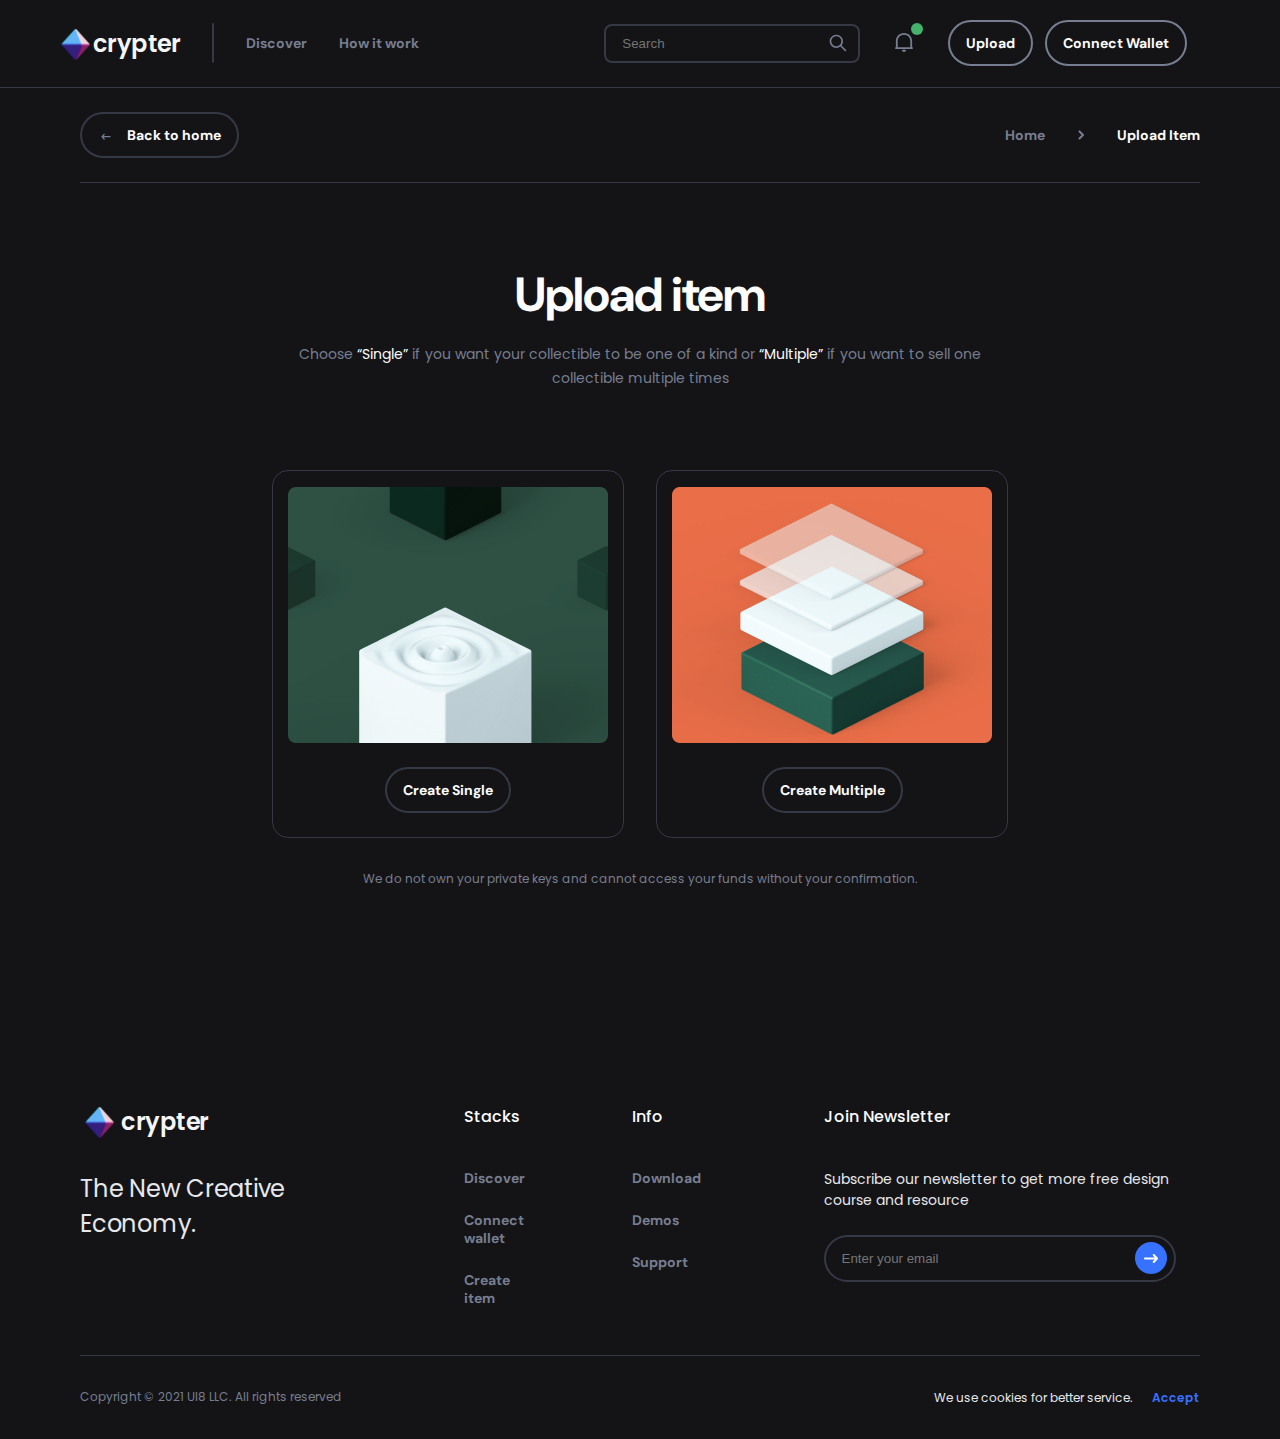
==== src/pages/upload.html @ 5326ca38 "NFT Project my" ====
<!doctype html>
<html lang="en">
<head>
    <meta charset="UTF-8">
    <meta name="viewport"
          content="width=device-width, user-scalable=no, initial-scale=1.0, maximum-scale=1.0, minimum-scale=1.0">
    <meta http-equiv="X-UA-Compatible" content="ie=edge">
    <title>Upload</title>
    <link rel="stylesheet" href="../css/style.css">
</head>
<body>
<header class="header">
    <div class="container">
        <nav class="header__nav">
            <span class="header__icon"><svg width="180" height="81" viewBox="0 0 180 81" fill="none"
                                            xmlns="http://www.w3.org/2000/svg"
                                            xmlns:xlink="http://www.w3.org/1999/xlink">
<rect y="-10" width="179.633" height="96" fill="url(#pattern0)"/>
<defs>
<pattern id="pattern0" patternContentUnits="objectBoundingBox" width="1" height="1">
<use xlink:href="#image0_11627_13787" transform="scale(0.000244141 0.00045683)"/>
</pattern>
<image id="image0_11627_13787" width="4096" height="2189"
       xlink:href="[data-uri]"/>
</defs>
</svg>
</span>
            <h1 class="header__title">crypter</h1>
            <div class="header__line"></div>
            <ul class="header__list">
                <li class="header__list-item"><a href="" class="header__list-link">Discover</a></li>
                <li class="header__list-item"><a href="" class="header__list-link">How it work</a></li>
            </ul>
            <div class="header__block">
                <input class="header__search" type="search" name="header__search" placeholder="Search">
                <button class="header__btn">
                    <svg width="18" height="18" viewBox="0 0 18 18" fill="none" xmlns="http://www.w3.org/2000/svg">
                        <path fill-rule="evenodd" clip-rule="evenodd"
                              d="M11.4207 12.5997C10.2918 13.4773 8.87327 13.9998 7.33268 13.9998C3.65078 13.9998 0.666016 11.0151 0.666016 7.33317C0.666016 3.65127 3.65078 0.666504 7.33268 0.666504C11.0146 0.666504 13.9993 3.65127 13.9993 7.33317C13.9993 8.87376 13.4768 10.2923 12.5992 11.4212L17.0886 15.9106C17.414 16.236 17.414 16.7637 17.0886 17.0891C16.7632 17.4145 16.2355 17.4145 15.9101 17.0891L11.4207 12.5997ZM12.3327 7.33317C12.3327 10.0946 10.0941 12.3332 7.33268 12.3332C4.57126 12.3332 2.33268 10.0946 2.33268 7.33317C2.33268 4.57175 4.57126 2.33317 7.33268 2.33317C10.0941 2.33317 12.3327 4.57175 12.3327 7.33317Z"
                              fill="#777E91"/>
                    </svg>
                </button>
            </div>
            <div class="header__not">
                <a href="">
                    <svg width="18" height="19" viewBox="0 0 18 19" fill="none" xmlns="http://www.w3.org/2000/svg">
                        <path d="M18 15.0233C18 15.5113 17.6043 15.907 17.1163 15.907H0.88372C0.395655 15.907 0 15.5113 0 15.0233C0 14.5352 0.395656 14.1395 0.883721 14.1395H0.9V7.98088C0.9 3.57288 4.527 0 9 0C13.473 0 17.1 3.57288 17.1 7.98088V14.1395H17.1163C17.6043 14.1395 18 14.5352 18 15.0233ZM2.7 14.1395H15.3V7.98088C15.3 4.5494 12.4794 1.76744 9 1.76744C5.5206 1.76744 2.7 4.5494 2.7 7.98088V14.1395ZM6.97604 17.7558C6.73121 17.2608 7.19772 16.7907 7.75 16.7907H10.25C10.8023 16.7907 11.2688 17.2608 11.024 17.7558C10.9155 17.9751 10.7699 18.1773 10.591 18.3529C10.169 18.7672 9.59674 19 9 19C8.40326 19 7.83097 18.7672 7.40901 18.3529C7.23013 18.1773 7.08449 17.9751 6.97604 17.7558Z"
                              fill="#777E91"/>
                    </svg>
                </a>
                <div class="header__not-circle"></div>
            </div>
            <div class="header__btns">
                <a href="" class="header__btns-btn">Upload</a>
                <a href="" class="header__btns-btn">Connect Wallet</a>
            </div>
        </nav>
    </div>
</header>
<main class="upload__home">
    <section class="upload">
        <div class="container">
            <div class="upload__head">
                <div class="upload__head-back">
                    <a href="../../index.html" class="upload__head-link"><span class="upload__head-item"><svg width="10"
                                                                                                              height="7"
                                                                                                              viewBox="0 0 10 7"
                                                                                                              fill="none"
                                                                                                              xmlns="http://www.w3.org/2000/svg">
<path fill-rule="evenodd" clip-rule="evenodd"
      d="M3.60539 0.843309C3.33484 0.593571 2.91307 0.61044 2.66333 0.880985L0.509483 3.21429C0.273751 3.46967 0.273749 3.86329 0.509478 4.11867L2.66333 6.45203C2.91306 6.72257 3.33483 6.73945 3.60538 6.48971C3.87593 6.23998 3.8928 5.81821 3.64307 5.54766L2.522 4.33315L8.99935 4.33315C9.36754 4.33315 9.66602 4.03467 9.66602 3.66648C9.66602 3.29829 9.36754 2.99982 8.99935 2.99982L2.52202 2.99982L3.64306 1.78536C3.8928 1.51482 3.87593 1.09305 3.60539 0.843309Z"
      fill="#777E91"/>
</svg>
</span> Back to home</a>
                </div>
                <div class="upload__head-info">
                    <a href="../../index.html" class="upload__head-home">Home</a>
                    <span class="upload__head-arrow"><svg width="6" height="10" viewBox="0 0 6 10" fill="none"
                                                          xmlns="http://www.w3.org/2000/svg">
<path fill-rule="evenodd" clip-rule="evenodd"
      d="M0.792893 0.792893C0.402369 1.18342 0.402369 1.81658 0.792893 2.20711L3.58579 5L0.792893 7.79289C0.402369 8.18342 0.402369 8.81658 0.792893 9.20711C1.18342 9.59763 1.81658 9.59763 2.20711 9.20711L5.70711 5.70711C6.09763 5.31658 6.09763 4.68342 5.70711 4.29289L2.20711 0.792893C1.81658 0.402369 1.18342 0.402369 0.792893 0.792893Z"
      fill="#777E91"/>
</svg>
</span>
                    <p class="upload__head-uploadItem">Upload Item</p>
                </div>
            </div>
            <div class="upload__main">
                <h2 class="upload__main-title">Upload item</h2>
                <p class="upload__main-desc">Choose <span class="upload__main-white">“Single”</span> if you want your
                    collectible to be one of a kind or <span class="upload__main-white">“Multiple”</span> if you want to
                    sell one <br>collectible multiple times</p>
                <div class="upload__main-block">
                    <div class="upload__main-box">
                        <img src="../../src/images/upload/upload1.png" alt="" class="upload__main-box-img">
                        <a href="" class="upload__main-box-link">Create Single</a>
                    </div>
                    <div class="upload__main-box">
                        <img src="../../src/images/upload/upload2.png" alt="" class="upload__main-box-img">
                        <a href="" class="upload__main-box-link">Create Multiple</a>
                    </div>
                </div>
                <p class="upload__main-text">We do not own your private keys and cannot access your funds without your
                    confirmation.</p>
            </div>
        </div>
    </section>
</main>
<footer class="footer">
    <div class="container">
        <div class="footer__top">
            <div class="footer__top-logo">
                <span class="footer__icon"><svg width="180" height="81" viewBox="0 0 180 81" fill="none"
                                                xmlns="http://www.w3.org/2000/svg"
                                                xmlns:xlink="http://www.w3.org/1999/xlink">
<rect y="-10" width="179.633" height="96" fill="url(#pattern0)"/>
<defs>
<pattern id="pattern0" patternContentUnits="objectBoundingBox" width="1" height="1">
<use xlink:href="#image0_11627_13787" transform="scale(0.000244141 0.00045683)"/>
</pattern>
<image id="image0_11627_13787" width="4096" height="2189"
       xlink:href="[data-uri]"/>
</defs>
</svg>
</span>
                <h2 class="footer__title">crypter</h2>
                <h3 class="footer__subtitle">The New Creative Economy.</h3>
            </div>
            <div class="footer__top-nav">
                <div class="footer__top-nav-block">
                    <h2 class="footer__top-nav-title">Stacks</h2>
                    <div class="footer__top-nav-links">
                        <a href="" class="footer__top-nav-link">Discover</a>
                        <a href="" class="footer__top-nav-link">Connect wallet</a>
                        <a href="" class="footer__top-nav-link">Create item</a>
                    </div>
                </div>
                <div class="footer__top-nav-block">
                    <h2 class="footer__top-nav-title">Info</h2>
                    <div class="footer__top-nav-links">
                        <a href="" class="footer__top-nav-link">Download</a>
                        <a href="" class="footer__top-nav-link">Demos</a>
                        <a href="" class="footer__top-nav-link">Support</a>
                    </div>
                </div>
                <div class="footer__top-nav-block">
                    <h2 class="footer__top-nav-title">Join Newsletter</h2>
                    <p class="footer__top-nav-subtitle">Subscribe our newsletter to get more free design course and
                        resource</p>
                    <form class="foter__top-nav-form">
                        <input type="email" placeholder="Enter your email" class="footer__top-nav-input">
                        <button type="submit" class="footer__top-nav-btn"><span class="footer__top-nav-arrow"><svg
                                width="14" height="9" viewBox="0 0 14 9" fill="none" xmlns="http://www.w3.org/2000/svg">
<path fill-rule="evenodd" clip-rule="evenodd"
      d="M9.09094 0.265207C9.49676 -0.109399 10.1294 -0.0840962 10.504 0.321722L13.7348 3.82168C14.0884 4.20474 14.0884 4.79518 13.7348 5.17824L10.504 8.67828C10.1294 9.08411 9.49677 9.10941 9.09095 8.73481C8.68513 8.36021 8.65982 7.72755 9.03442 7.32173L10.716 5.49997L0.999999 5.49997C0.447714 5.49997 -7.64154e-07 5.05225 -7.86799e-07 4.49997C-8.09444e-07 3.94768 0.447714 3.49997 0.999999 3.49997L10.716 3.49997L9.03443 1.67829C8.65982 1.27247 8.68513 0.639813 9.09094 0.265207Z"
      fill="#FCFCFD"/>
</svg>
</span></button>
                    </form>
                </div>
            </div>
        </div>
        <div class="footer__line"></div>
        <div class="footer__bot">
            <p class="footer__bot-copyright">Copyright © 2021 UI8 LLC. All rights reserved</p>
            <form action="" class="footer__bot-form">
                <label class="footer__bot-label">
                    We use cookies for better service.
                    <button class="footer__bot-btn">Accept</button>
                </label>
            </form>
        </div>
    </div>
</footer>
</body>
</html>
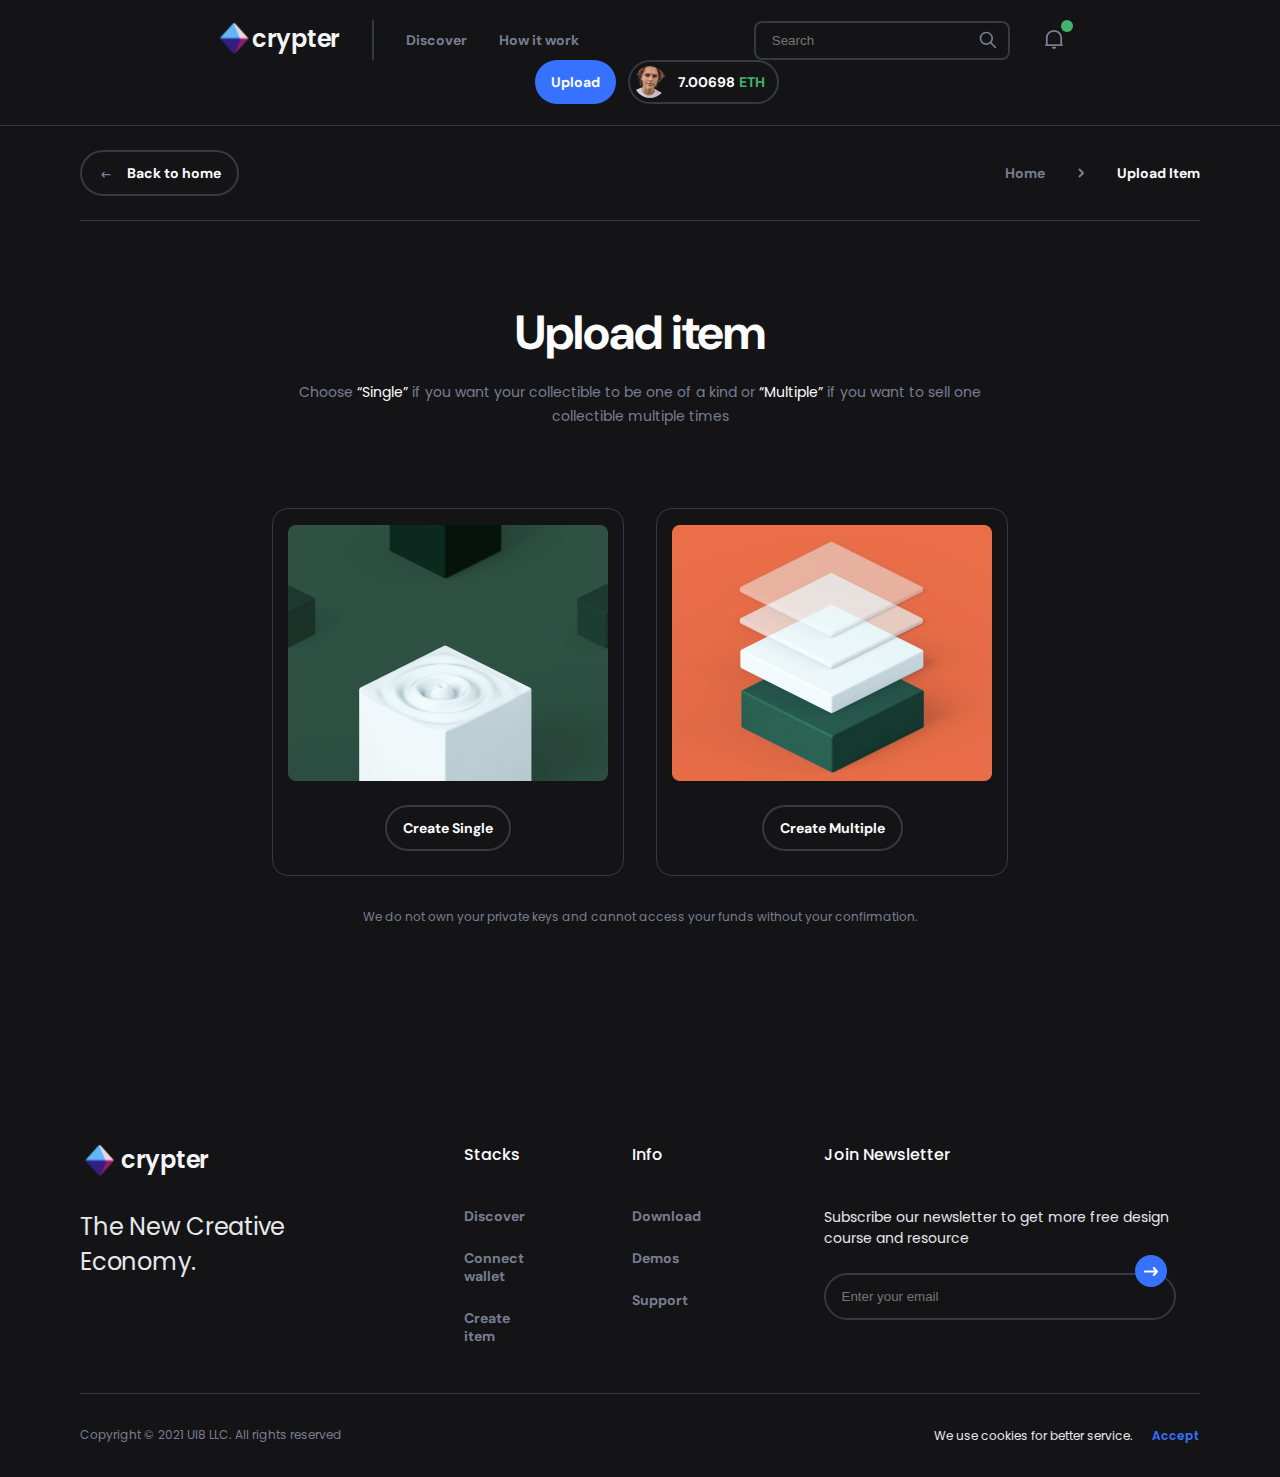
==== commit 9301e2fa: "after proble" ====
--- a/src/pages/upload.html
+++ b/src/pages/upload.html
@@ -12,47 +12,40 @@
 <header class="header">
     <div class="container">
         <nav class="header__nav">
-            <span class="header__icon"><svg width="180" height="81" viewBox="0 0 180 81" fill="none"
-                                            xmlns="http://www.w3.org/2000/svg"
-                                            xmlns:xlink="http://www.w3.org/1999/xlink">
-<rect y="-10" width="179.633" height="96" fill="url(#pattern0)"/>
-<defs>
-<pattern id="pattern0" patternContentUnits="objectBoundingBox" width="1" height="1">
-<use xlink:href="#image0_11627_13787" transform="scale(0.000244141 0.00045683)"/>
-</pattern>
-<image id="image0_11627_13787" width="4096" height="2189"
-       xlink:href="[data-uri]